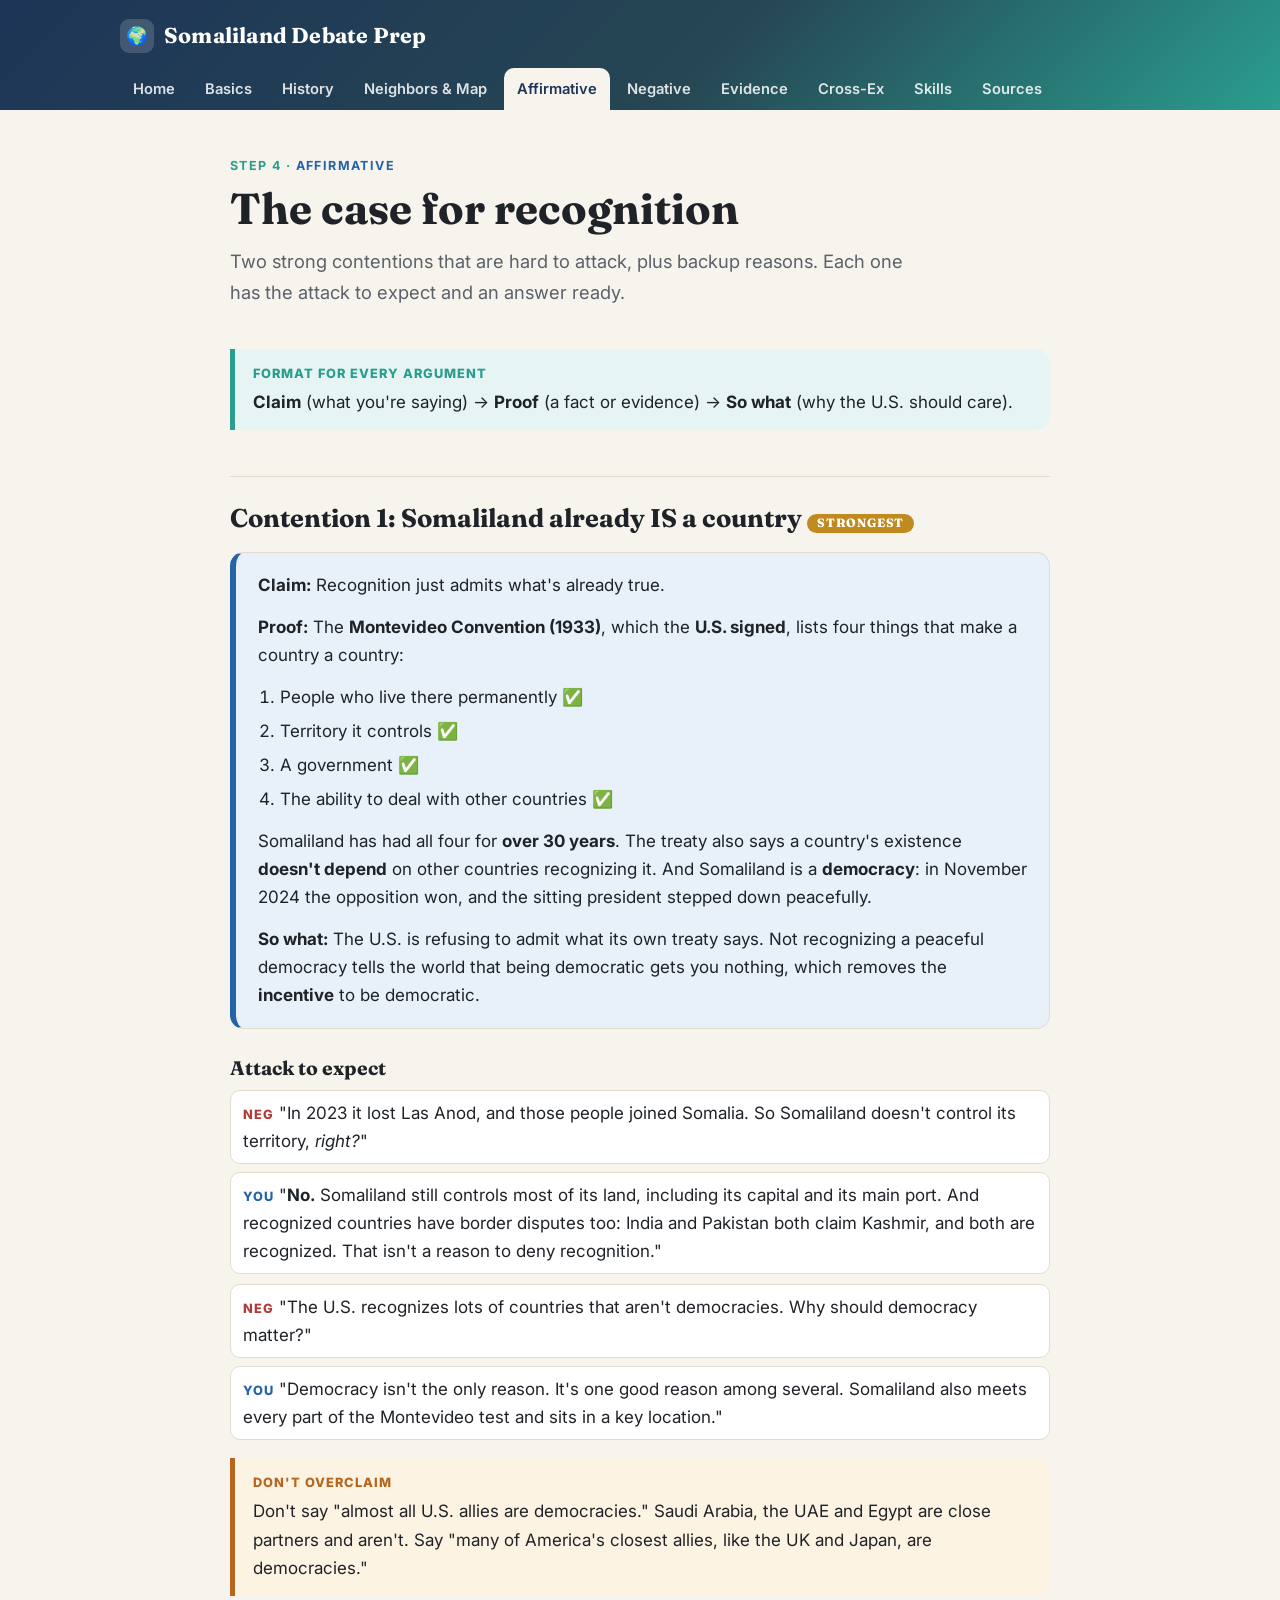
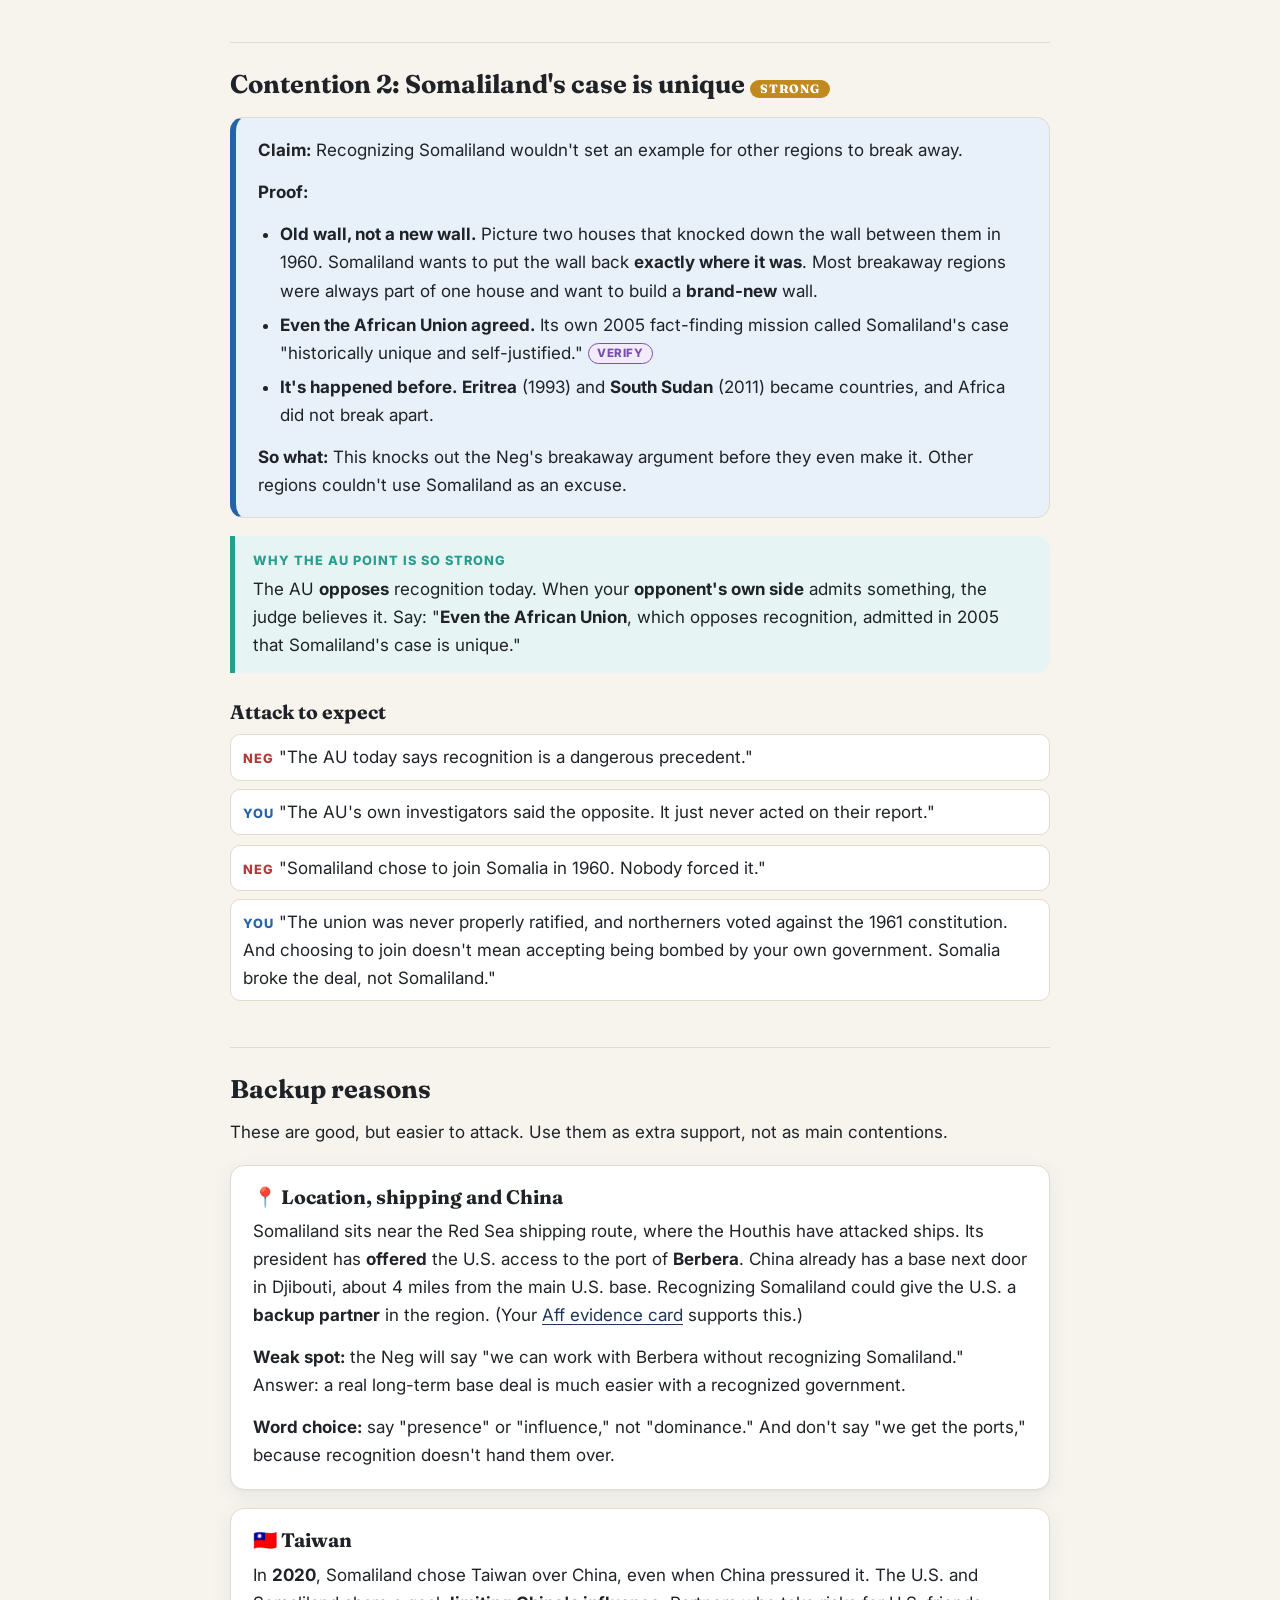
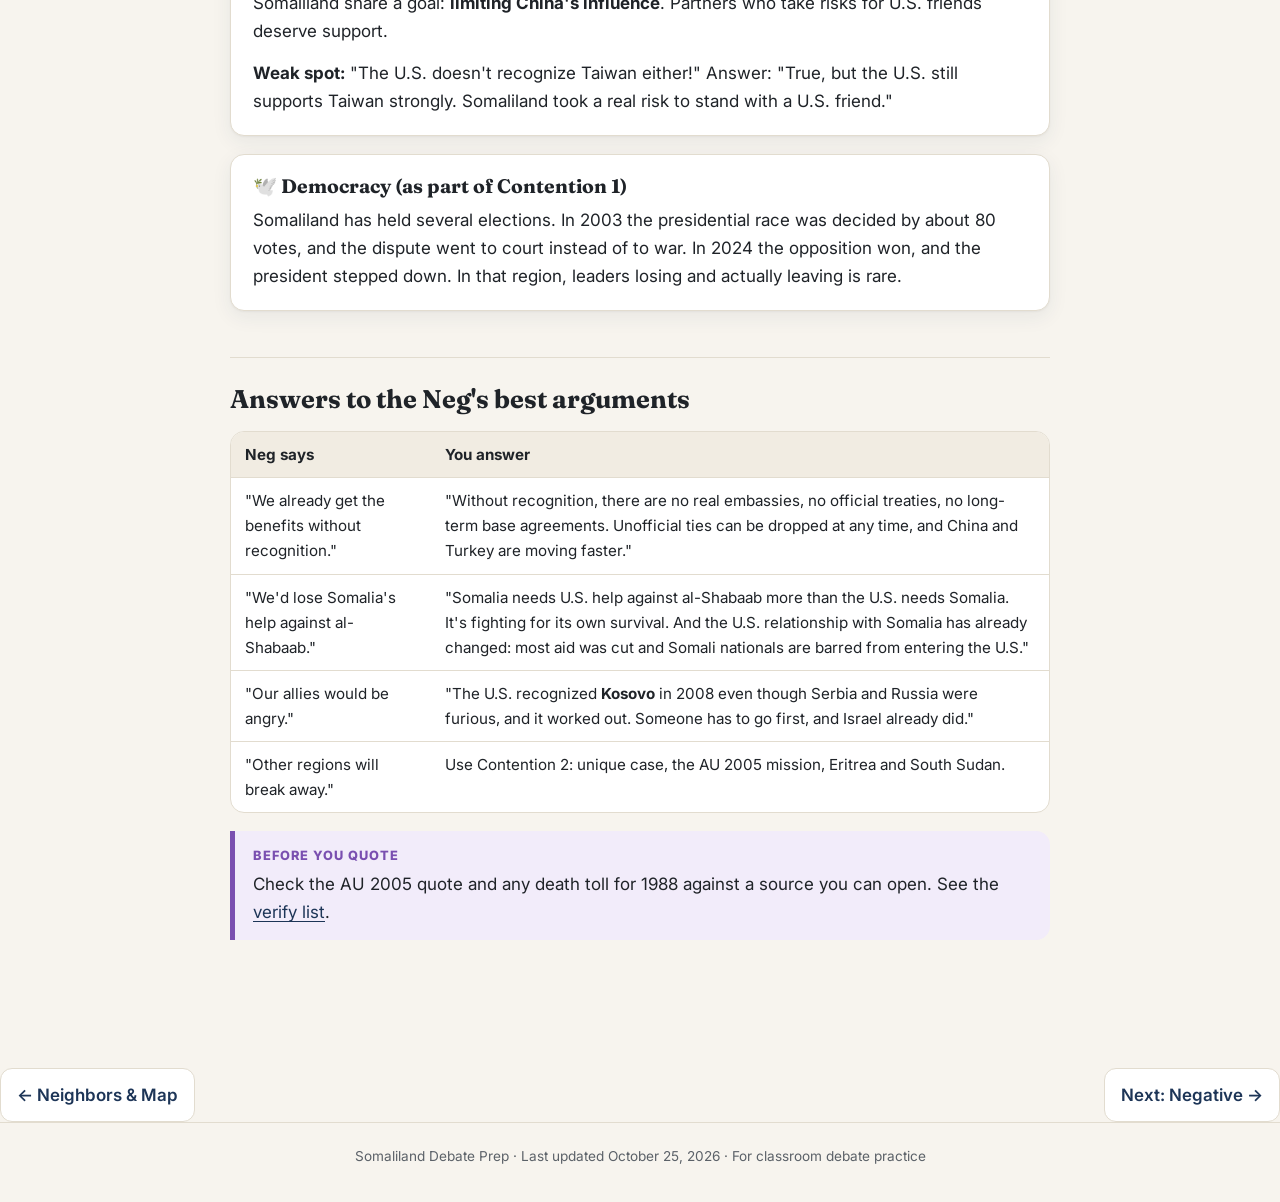
==== affirmative.html @ 2c1a6a26 "Add Somaliland debate prep site Static HTML site for GitHub Pages: basics, history timeline, neighbo" ====
<!doctype html>
<html lang="en">
<head>
<!-- HEAD:START -->
<meta charset="utf-8">
<meta name="viewport" content="width=device-width, initial-scale=1">
<link rel="preconnect" href="https://fonts.googleapis.com">
<link rel="preconnect" href="https://fonts.gstatic.com" crossorigin>
<link href="https://fonts.googleapis.com/css2?family=Fraunces:opsz,wght@9..144,600;9..144,700&family=Inter:wght@400;600;700;800&display=swap" rel="stylesheet">
<link rel="stylesheet" href="assets/style.css">
<link rel="icon" href="data:image/svg+xml,<svg xmlns='http://www.w3.org/2000/svg' viewBox='0 0 100 100'><text y='.9em' font-size='90'>🌍</text></svg>">
<!-- HEAD:END -->
<title>Affirmative · Somaliland Debate Prep</title>
<meta name="description" content="Affirmative arguments for U.S. recognition of Somaliland, with the attacks to expect and how to answer them.">
</head>
<body>
<!-- HEADER:START -->
<header class="site-header">
  <div class="inner">
    <a class="brand" href="index.html"><span class="logo">🌍</span> Somaliland Debate Prep</a>
    <nav class="site-nav" aria-label="Main">
      <a href="index.html">Home</a>
      <a href="basics.html">Basics</a>
      <a href="history.html">History</a>
      <a href="neighbors.html">Neighbors &amp; Map</a>
      <a href="affirmative.html" aria-current="page">Affirmative</a>
      <a href="negative.html">Negative</a>
      <a href="evidence.html">Evidence</a>
      <a href="cross-ex.html">Cross-Ex</a>
      <a href="skills.html">Skills</a>
      <a href="sources.html">Sources</a>
    </nav>
  </div>
</header>
<!-- HEADER:END -->

<main>
  <section class="hero">
    <span class="eyebrow">Step 4 · <span style="color:var(--aff)">Affirmative</span></span>
    <h1>The case for recognition</h1>
    <p class="lead">Two strong contentions that are hard to attack, plus backup reasons. Each one has the attack to expect and an answer ready.</p>
  </section>

  <div class="callout tip"><span class="label">Format for every argument</span><strong>Claim</strong> (what you're saying) → <strong>Proof</strong> (a fact or evidence) → <strong>So what</strong> (why the U.S. should care).</div>

  <h2 id="contention-1">Contention 1: Somaliland already IS a country <span class="pill star">Strongest</span></h2>
  <div class="side aff">
    <p><strong>Claim:</strong> Recognition just admits what's already true.</p>
    <p><strong>Proof:</strong> The <strong>Montevideo Convention (1933)</strong>, which the <strong>U.S. signed</strong>, lists four things that make a country a country:</p>
    <ol>
      <li>People who live there permanently ✅</li>
      <li>Territory it controls ✅</li>
      <li>A government ✅</li>
      <li>The ability to deal with other countries ✅</li>
    </ol>
    <p>Somaliland has had all four for <strong>over 30 years</strong>. The treaty also says a country's existence <strong>doesn't depend</strong> on other countries recognizing it. And Somaliland is a <strong>democracy</strong>: in November 2024 the opposition won, and the sitting president stepped down peacefully.</p>
    <p><strong>So what:</strong> The U.S. is refusing to admit what its own treaty says. Not recognizing a peaceful democracy tells the world that being democratic gets you nothing, which removes the <strong>incentive</strong> to be democratic.</p>
  </div>
  <h3>Attack to expect</h3>
  <ul class="exchange">
    <li><span class="who" style="color:var(--neg)">Neg</span>"In 2023 it lost Las Anod, and those people joined Somalia. So Somaliland doesn't control its territory, <em>right?</em>"</li>
    <li><span class="who" style="color:var(--aff)">You</span>"<strong>No.</strong> Somaliland still controls most of its land, including its capital and its main port. And recognized countries have border disputes too: India and Pakistan both claim Kashmir, and both are recognized. That isn't a reason to deny recognition."</li>
  </ul>
  <ul class="exchange">
    <li><span class="who" style="color:var(--neg)">Neg</span>"The U.S. recognizes lots of countries that aren't democracies. Why should democracy matter?"</li>
    <li><span class="who" style="color:var(--aff)">You</span>"Democracy isn't the only reason. It's one good reason among several. Somaliland also meets every part of the Montevideo test and sits in a key location."</li>
  </ul>
  <div class="callout warn"><span class="label">Don't overclaim</span>Don't say "almost all U.S. allies are democracies." Saudi Arabia, the UAE and Egypt are close partners and aren't. Say "many of America's closest allies, like the UK and Japan, are democracies."</div>

  <h2 id="contention-2">Contention 2: Somaliland's case is unique <span class="pill star">Strong</span></h2>
  <div class="side aff">
    <p><strong>Claim:</strong> Recognizing Somaliland wouldn't set an example for other regions to break away.</p>
    <p><strong>Proof:</strong></p>
    <ul>
      <li><strong>Old wall, not a new wall.</strong> Picture two houses that knocked down the wall between them in 1960. Somaliland wants to put the wall back <strong>exactly where it was</strong>. Most breakaway regions were always part of one house and want to build a <strong>brand-new</strong> wall.</li>
      <li><strong>Even the African Union agreed.</strong> Its own 2005 fact-finding mission called Somaliland's case "historically unique and self-justified." <span class="verify-tag">verify</span></li>
      <li><strong>It's happened before.</strong> <strong>Eritrea</strong> (1993) and <strong>South Sudan</strong> (2011) became countries, and Africa did not break apart.</li>
    </ul>
    <p><strong>So what:</strong> This knocks out the Neg's breakaway argument before they even make it. Other regions couldn't use Somaliland as an excuse.</p>
  </div>
  <div class="callout tip"><span class="label">Why the AU point is so strong</span>The AU <strong>opposes</strong> recognition today. When your <strong>opponent's own side</strong> admits something, the judge believes it. Say: "<strong>Even the African Union</strong>, which opposes recognition, admitted in 2005 that Somaliland's case is unique."</div>
  <h3>Attack to expect</h3>
  <ul class="exchange">
    <li><span class="who" style="color:var(--neg)">Neg</span>"The AU today says recognition is a dangerous precedent."</li>
    <li><span class="who" style="color:var(--aff)">You</span>"The AU's own investigators said the opposite. It just never acted on their report."</li>
  </ul>
  <ul class="exchange">
    <li><span class="who" style="color:var(--neg)">Neg</span>"Somaliland chose to join Somalia in 1960. Nobody forced it."</li>
    <li><span class="who" style="color:var(--aff)">You</span>"The union was never properly ratified, and northerners voted against the 1961 constitution. And choosing to join doesn't mean accepting being bombed by your own government. Somalia broke the deal, not Somaliland."</li>
  </ul>

  <h2 id="backup">Backup reasons</h2>
  <p>These are good, but easier to attack. Use them as extra support, not as main contentions.</p>

  <div class="card">
    <h3 style="margin-top:0">📍 Location, shipping and China</h3>
    <p>Somaliland sits near the Red Sea shipping route, where the Houthis have attacked ships. Its president has <strong>offered</strong> the U.S. access to the port of <strong>Berbera</strong>. China already has a base next door in Djibouti, about 4 miles from the main U.S. base. Recognizing Somaliland could give the U.S. a <strong>backup partner</strong> in the region. (Your <a href="evidence.html#aff-card">Aff evidence card</a> supports this.)</p>
    <p><strong>Weak spot:</strong> the Neg will say "we can work with Berbera without recognizing Somaliland." Answer: a real long-term base deal is much easier with a recognized government.</p>
    <p style="margin:0"><strong>Word choice:</strong> say "presence" or "influence," not "dominance." And don't say "we get the ports," because recognition doesn't hand them over.</p>
  </div>

  <div class="card">
    <h3 style="margin-top:0">🇹🇼 Taiwan</h3>
    <p>In <strong>2020</strong>, Somaliland chose Taiwan over China, even when China pressured it. The U.S. and Somaliland share a goal: <strong>limiting China's influence</strong>. Partners who take risks for U.S. friends deserve support.</p>
    <p style="margin:0"><strong>Weak spot:</strong> "The U.S. doesn't recognize Taiwan either!" Answer: "True, but the U.S. still supports Taiwan strongly. Somaliland took a real risk to stand with a U.S. friend."</p>
  </div>

  <div class="card">
    <h3 style="margin-top:0">🕊️ Democracy (as part of Contention 1)</h3>
    <p style="margin:0">Somaliland has held several elections. In 2003 the presidential race was decided by about 80 votes, and the dispute went to court instead of to war. In 2024 the opposition won, and the president stepped down. In that region, leaders losing and actually leaving is rare.</p>
  </div>

  <h2 id="against-neg">Answers to the Neg's best arguments</h2>
  <div class="table-wrap"><table>
    <tr><th>Neg says</th><th>You answer</th></tr>
    <tr><td>"We already get the benefits without recognition."</td><td>"Without recognition, there are no real embassies, no official treaties, no long-term base agreements. Unofficial ties can be dropped at any time, and China and Turkey are moving faster."</td></tr>
    <tr><td>"We'd lose Somalia's help against al-Shabaab."</td><td>"Somalia needs U.S. help against al-Shabaab more than the U.S. needs Somalia. It's fighting for its own survival. And the U.S. relationship with Somalia has already changed: most aid was cut and Somali nationals are barred from entering the U.S."</td></tr>
    <tr><td>"Our allies would be angry."</td><td>"The U.S. recognized <strong>Kosovo</strong> in 2008 even though Serbia and Russia were furious, and it worked out. Someone has to go first, and Israel already did."</td></tr>
    <tr><td>"Other regions will break away."</td><td>Use Contention 2: unique case, the AU 2005 mission, Eritrea and South Sudan.</td></tr>
  </table></div>

  <div class="callout verify"><span class="label">Before you quote</span>Check the AU 2005 quote and any death toll for 1988 against a source you can open. See the <a href="sources.html#verify">verify list</a>.</div>
</main>

<!-- FOOTER:START -->
<nav class="pager" aria-label="Pages">
  <a href="neighbors.html">← Neighbors &amp; Map</a>
  <a href="negative.html">Next: Negative →</a>
</nav>
<footer class="site-footer">
  Somaliland Debate Prep · Last updated October 25, 2026 · For classroom debate practice
</footer>
<!-- FOOTER:END -->
</body>
</html>
---- assets/style.css ----
/* Somaliland Debate Prep — shared stylesheet (static, GitHub Pages friendly) */

:root {
  --bg: #f7f4ee;
  --surface: #ffffff;
  --surface-2: #f1ece2;
  --text: #1f2328;
  --muted: #5b6168;
  --border: #e2dccf;
  --brand: #1d3557;
  --brand-2: #2a9d8f;
  --accent: #e9c46a;
  --aff: #2563a8;
  --aff-bg: #e8f0fa;
  --neg: #b23a3a;
  --neg-bg: #fbeaea;
  --tip: #2a9d8f;
  --tip-bg: #e6f5f3;
  --warn: #b5651d;
  --warn-bg: #fdf3e3;
  --verify: #7a4fb0;
  --verify-bg: #f2ecfa;
  --mark: #fff2a8;
  --radius: 14px;
  --shadow: 0 1px 2px rgba(0,0,0,.04), 0 6px 20px rgba(29,53,87,.07);
  --serif: "Fraunces", Georgia, "Times New Roman", serif;
  --sans: "Inter", -apple-system, BlinkMacSystemFont, "Segoe UI", Helvetica, Arial, sans-serif;
}

@media (prefers-color-scheme: dark) {
  :root:not([data-theme="light"]) {
    --bg: #12161c;
    --surface: #1a2028;
    --surface-2: #222a34;
    --text: #e8eaed;
    --muted: #a3abb5;
    --border: #2e3742;
    --brand: #9cc3ff;
    --brand-2: #5cc8ba;
    --aff: #8ab8ee;
    --aff-bg: #1b2a3d;
    --neg: #f08f8f;
    --neg-bg: #3a2022;
    --tip: #5cc8ba;
    --tip-bg: #17302d;
    --warn: #f0b36a;
    --warn-bg: #352816;
    --verify: #c3a3ef;
    --verify-bg: #2a2238;
    --mark: #5c5216;
    --shadow: none;
  }
}

* { box-sizing: border-box; }
html { -webkit-text-size-adjust: 100%; }
body {
  margin: 0;
  background: var(--bg);
  color: var(--text);
  font-family: var(--sans);
  font-size: 17px;
  line-height: 1.65;
}
img, svg { max-width: 100%; height: auto; }
a { color: var(--brand); text-underline-offset: 3px; }
a:hover { color: var(--brand-2); }

/* ---------- Header & nav ---------- */
.site-header {
  background: linear-gradient(135deg, #1d3557 0%, #264653 55%, #2a9d8f 100%);
  color: #fff;
}
.site-header .inner {
  max-width: 1080px; margin: 0 auto; padding: 18px 20px 0;
}
.brand {
  display: flex; align-items: center; gap: 10px;
  color: #fff; text-decoration: none; font-family: var(--serif);
  font-size: 1.35rem; font-weight: 700; letter-spacing: .2px;
}
.brand:hover { color: #fff; }
.brand .logo {
  width: 34px; height: 34px; border-radius: 9px; display: grid; place-items: center;
  background: rgba(255,255,255,.16); font-size: 1.1rem;
}
.site-nav {
  display: flex; gap: 4px; overflow-x: auto; padding: 14px 0 0; scrollbar-width: none;
}
.site-nav::-webkit-scrollbar { display: none; }
.site-nav a {
  color: rgba(255,255,255,.85); text-decoration: none; white-space: nowrap;
  padding: 9px 13px; border-radius: 10px 10px 0 0; font-size: .92rem; font-weight: 600;
}
.site-nav a:hover { color: #fff; background: rgba(255,255,255,.1); }
.site-nav a[aria-current="page"] { background: var(--bg); color: var(--brand); }

/* ---------- Layout ---------- */
main { max-width: 860px; margin: 0 auto; padding: 34px 20px 60px; }
.hero { padding: 6px 0 10px; }
.eyebrow {
  display: inline-block; font-size: .78rem; font-weight: 700; letter-spacing: 1.4px;
  text-transform: uppercase; color: var(--brand-2); margin-bottom: 6px;
}
h1, h2, h3 { font-family: var(--serif); line-height: 1.2; color: var(--text); }
h1 { font-size: clamp(2rem, 5vw, 2.7rem); margin: 0 0 12px; }
h2 { font-size: 1.6rem; margin: 46px 0 14px; padding-top: 6px; border-top: 1px solid var(--border); padding-top: 26px; }
h3 { font-size: 1.22rem; margin: 28px 0 8px; }
.lead { font-size: 1.15rem; color: var(--muted); max-width: 680px; }
p { margin: 0 0 14px; }
ul, ol { padding-left: 1.3em; margin: 0 0 14px; }
li { margin-bottom: 6px; }
strong { font-weight: 700; }
hr { border: 0; border-top: 1px solid var(--border); margin: 36px 0; }

/* ---------- Components ---------- */
.card {
  background: var(--surface); border: 1px solid var(--border); border-radius: var(--radius);
  padding: 20px 22px; box-shadow: var(--shadow); margin: 18px 0;
}
.grid { display: grid; gap: 16px; grid-template-columns: repeat(auto-fit, minmax(240px, 1fr)); margin: 20px 0; }
.tile {
  display: block; text-decoration: none; color: var(--text);
  background: var(--surface); border: 1px solid var(--border); border-radius: var(--radius);
  padding: 18px 20px; box-shadow: var(--shadow); transition: transform .15s ease, border-color .15s ease;
}
.tile:hover { transform: translateY(-2px); border-color: var(--brand-2); color: var(--text); }
.tile .icon { font-size: 1.5rem; }
.tile h3 { margin: 8px 0 4px; font-size: 1.1rem; }
.tile p { margin: 0; color: var(--muted); font-size: .93rem; }

.callout {
  border-left: 5px solid var(--tip); background: var(--tip-bg);
  border-radius: 0 var(--radius) var(--radius) 0; padding: 14px 18px; margin: 18px 0;
}
.callout > :last-child { margin-bottom: 0; }
.callout .label { font-weight: 800; font-size: .8rem; letter-spacing: 1px; text-transform: uppercase; display: block; margin-bottom: 4px; }
.callout.tip { border-color: var(--tip); background: var(--tip-bg); }
.callout.tip .label { color: var(--tip); }
.callout.warn { border-color: var(--warn); background: var(--warn-bg); }
.callout.warn .label { color: var(--warn); }
.callout.verify { border-color: var(--verify); background: var(--verify-bg); }
.callout.verify .label { color: var(--verify); }

.verify-tag {
  display: inline-block; font-size: .72rem; font-weight: 800; letter-spacing: .6px; text-transform: uppercase;
  color: var(--verify); background: var(--verify-bg); border: 1px solid currentColor;
  border-radius: 999px; padding: 0 8px; vertical-align: 2px; white-space: nowrap;
}

.side { border-radius: var(--radius); padding: 18px 22px; margin: 18px 0; border: 1px solid var(--border); }
.side.aff { background: var(--aff-bg); border-left: 6px solid var(--aff); }
.side.neg { background: var(--neg-bg); border-left: 6px solid var(--neg); }
.side h3 { margin-top: 0; }
.side > :last-child { margin-bottom: 0; }
.pill { display: inline-block; font-size: .75rem; font-weight: 800; letter-spacing: .8px; text-transform: uppercase; padding: 2px 10px; border-radius: 999px; color: #fff; }
.pill.aff { background: var(--aff); }
.pill.neg { background: var(--neg); }
.pill.star { background: #c08a1e; }

.exchange { margin: 10px 0 0; padding: 0; list-style: none; }
.exchange li { padding: 8px 12px; border-radius: 10px; margin-bottom: 8px; background: var(--surface); border: 1px solid var(--border); }
.exchange .who { font-weight: 800; font-size: .8rem; text-transform: uppercase; letter-spacing: .8px; margin-right: 6px; }

blockquote {
  margin: 14px 0; padding: 12px 18px; border-left: 4px solid var(--accent);
  background: var(--surface); border-radius: 0 10px 10px 0; font-style: italic;
}
blockquote > :last-child { margin-bottom: 0; }
mark { background: var(--mark); color: inherit; padding: 0 2px; border-radius: 3px; font-weight: 600; }

/* Evidence card */
.evidence { background: var(--surface); border: 1px solid var(--border); border-radius: var(--radius); box-shadow: var(--shadow); margin: 20px 0; overflow: hidden; }
.evidence .ev-head { padding: 12px 20px; color: #fff; font-weight: 700; display: flex; justify-content: space-between; gap: 10px; flex-wrap: wrap; }
.evidence.aff .ev-head { background: var(--aff); }
.evidence.neg .ev-head { background: var(--neg); }
.evidence .ev-body { padding: 18px 22px; }
.evidence .tag { font-weight: 800; font-size: 1.05rem; margin-bottom: 8px; }
.evidence .cite { font-size: .9rem; color: var(--muted); margin-bottom: 12px; }
.evidence .text { font-family: var(--serif); font-size: 1rem; line-height: 1.7; border-top: 1px dashed var(--border); padding-top: 12px; }

/* Tables */
.table-wrap { overflow-x: auto; margin: 16px 0; border-radius: var(--radius); border: 1px solid var(--border); background: var(--surface); }
table { border-collapse: collapse; width: 100%; font-size: .95rem; }
th, td { text-align: left; padding: 10px 14px; border-bottom: 1px solid var(--border); vertical-align: top; }
th { background: var(--surface-2); font-weight: 700; }
tr:last-child td { border-bottom: 0; }

/* Timeline */
.timeline { list-style: none; padding: 0; margin: 20px 0; position: relative; }
.timeline::before { content: ""; position: absolute; left: 92px; top: 6px; bottom: 6px; width: 3px; background: var(--border); border-radius: 3px; }
.timeline li { display: grid; grid-template-columns: 80px 1fr; gap: 28px; margin-bottom: 18px; position: relative; }
.timeline li::before { content: ""; position: absolute; left: 86px; top: 7px; width: 15px; height: 15px; border-radius: 50%; background: var(--brand-2); border: 3px solid var(--bg); }
.timeline .when { font-weight: 800; font-family: var(--serif); color: var(--brand); text-align: right; }
.timeline .what h3 { margin: 0 0 4px; font-size: 1.08rem; }
.timeline .what p { margin: 0 0 6px; }

/* Map */
figure.map { margin: 20px 0; background: var(--surface); border: 1px solid var(--border); border-radius: var(--radius); padding: 12px; box-shadow: var(--shadow); }
figure.map img { display: block; width: 100%; border-radius: 8px; }
figure.map figcaption { font-size: .88rem; color: var(--muted); padding: 8px 4px 0; }

/* Practice questions */
details.practice { background: var(--surface); border: 1px solid var(--border); border-radius: var(--radius); margin: 12px 0; box-shadow: var(--shadow); }
details.practice summary { cursor: pointer; padding: 14px 18px; font-weight: 700; list-style: none; display: flex; gap: 10px; }
details.practice summary::-webkit-details-marker { display: none; }
details.practice summary::before { content: "▸"; color: var(--brand-2); transition: transform .15s; }
details.practice[open] summary::before { transform: rotate(90deg); }
details.practice .answer { padding: 0 18px 16px 38px; }
details.practice .answer > :last-child { margin-bottom: 0; }

.checklist { list-style: none; padding-left: 0; }
.checklist li::before { content: "☐ "; color: var(--brand-2); font-weight: 700; }

/* Page footer nav */
.pager { display: flex; justify-content: space-between; gap: 12px; margin-top: 50px; flex-wrap: wrap; }
.pager a { text-decoration: none; padding: 12px 16px; border: 1px solid var(--border); border-radius: 12px; background: var(--surface); font-weight: 600; }
.site-footer { border-top: 1px solid var(--border); color: var(--muted); font-size: .85rem; text-align: center; padding: 22px 20px 34px; }

/* ---------- Mobile ---------- */
@media (max-width: 600px) {
  body { font-size: 16px; }
  main { padding: 24px 16px 48px; }
  .timeline::before { left: 10px; }
  .timeline li { grid-template-columns: 1fr; gap: 2px; padding-left: 34px; }
  .timeline li::before { left: 4px; }
  .timeline .when { text-align: left; }
}

/* ---------- Print (Letter) ---------- */
@page { size: letter; margin: 0.6in; }
@media print {
  :root { --bg: #fff; --surface: #fff; --shadow: none; }
  body { font-size: 11.5pt; background: #fff; color: #000; }
  .site-header, .site-nav, .pager, .site-footer, .no-print { display: none !important; }
  main { max-width: none; padding: 0; }
  h2 { break-after: avoid; }
  .card, .side, .evidence, .callout, figure.map, .timeline li, details.practice { break-inside: avoid; }
  details.practice .answer { display: block !important; }
  a { color: #000; text-decoration: none; }
  .tile:hover { transform: none; }
}
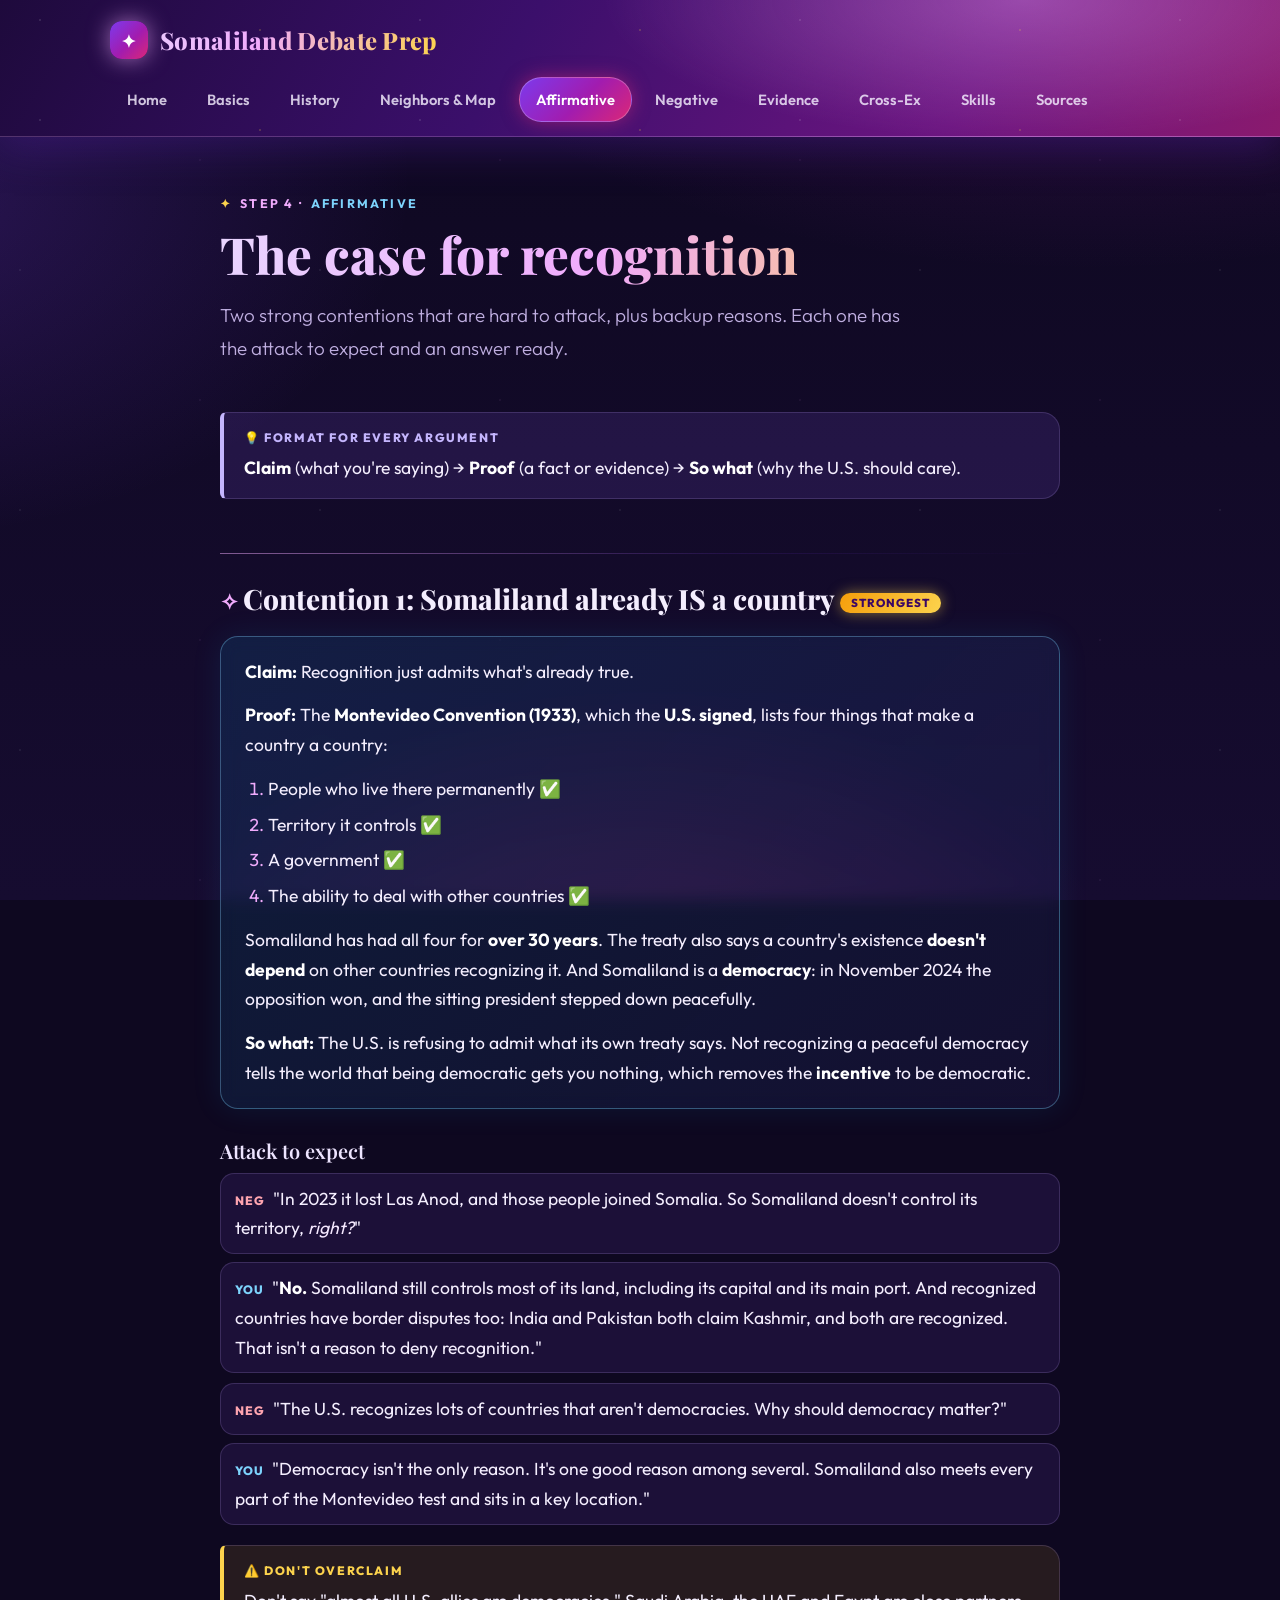
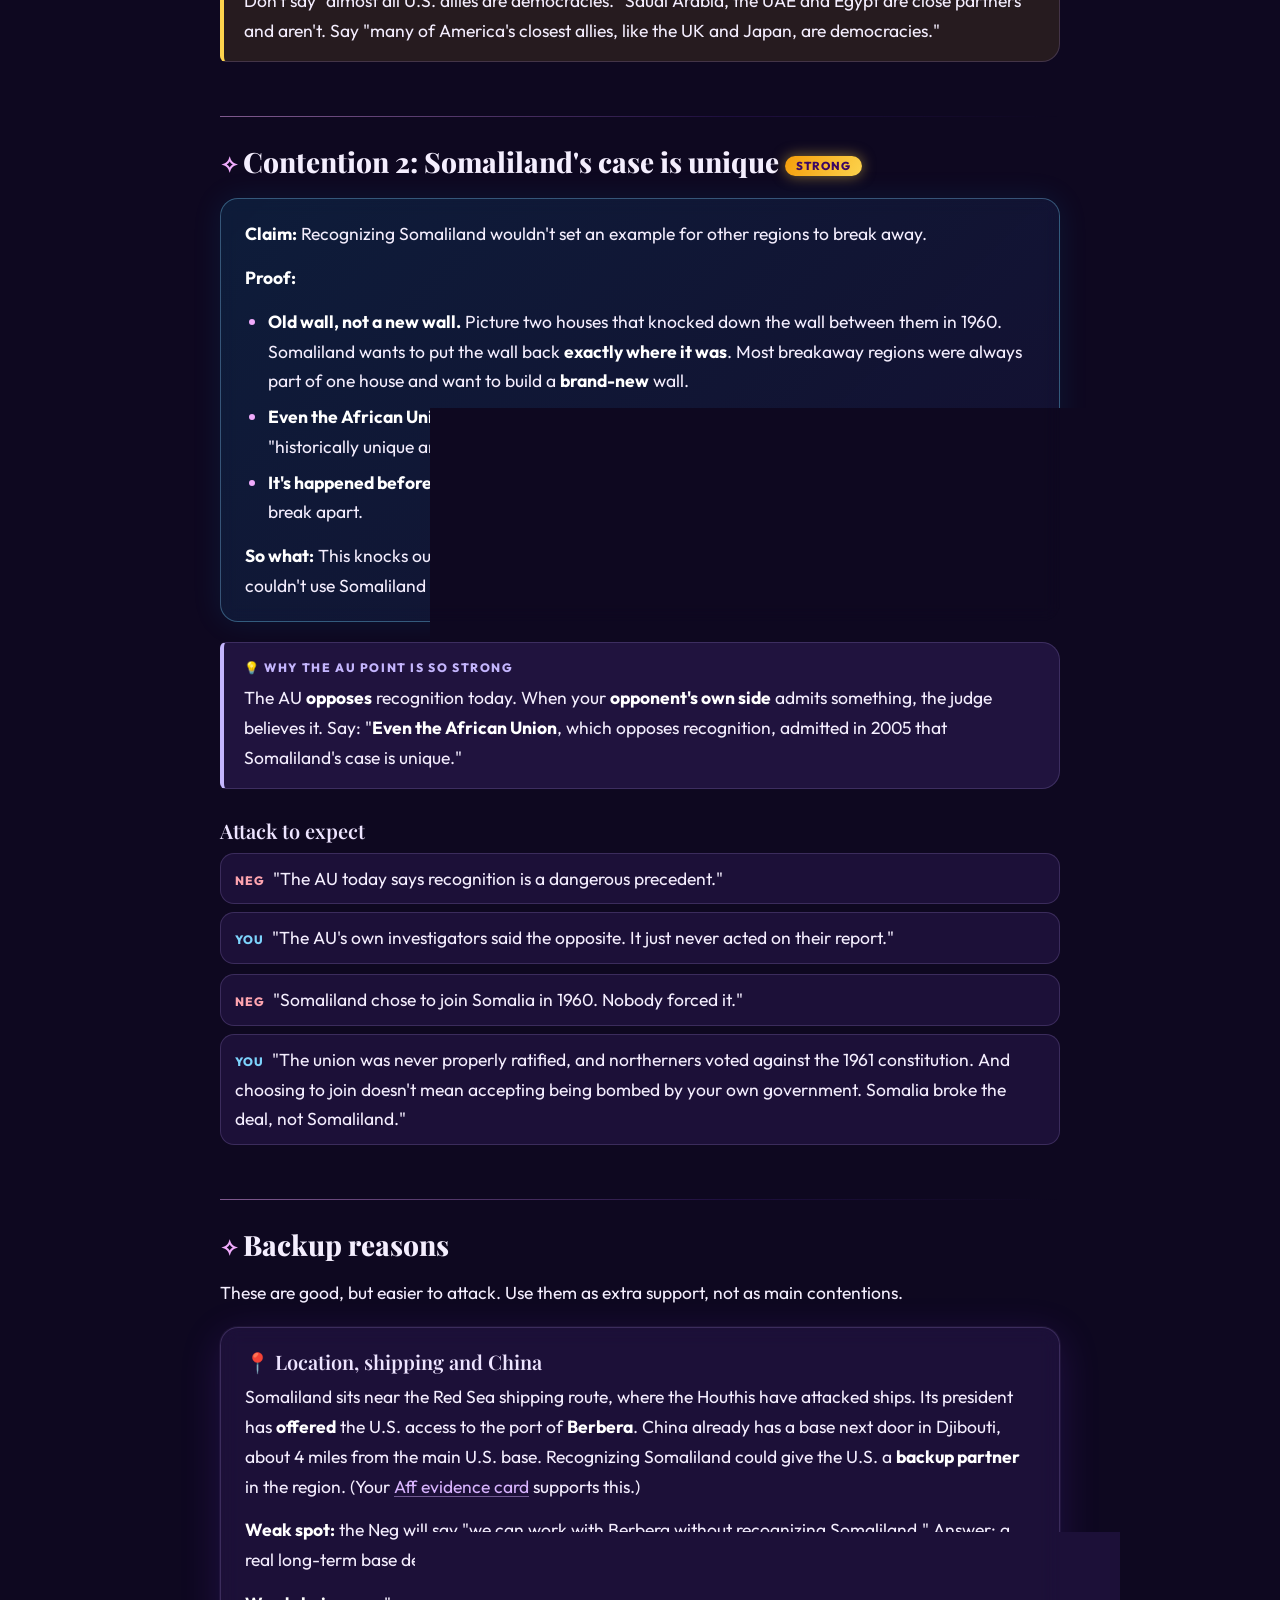
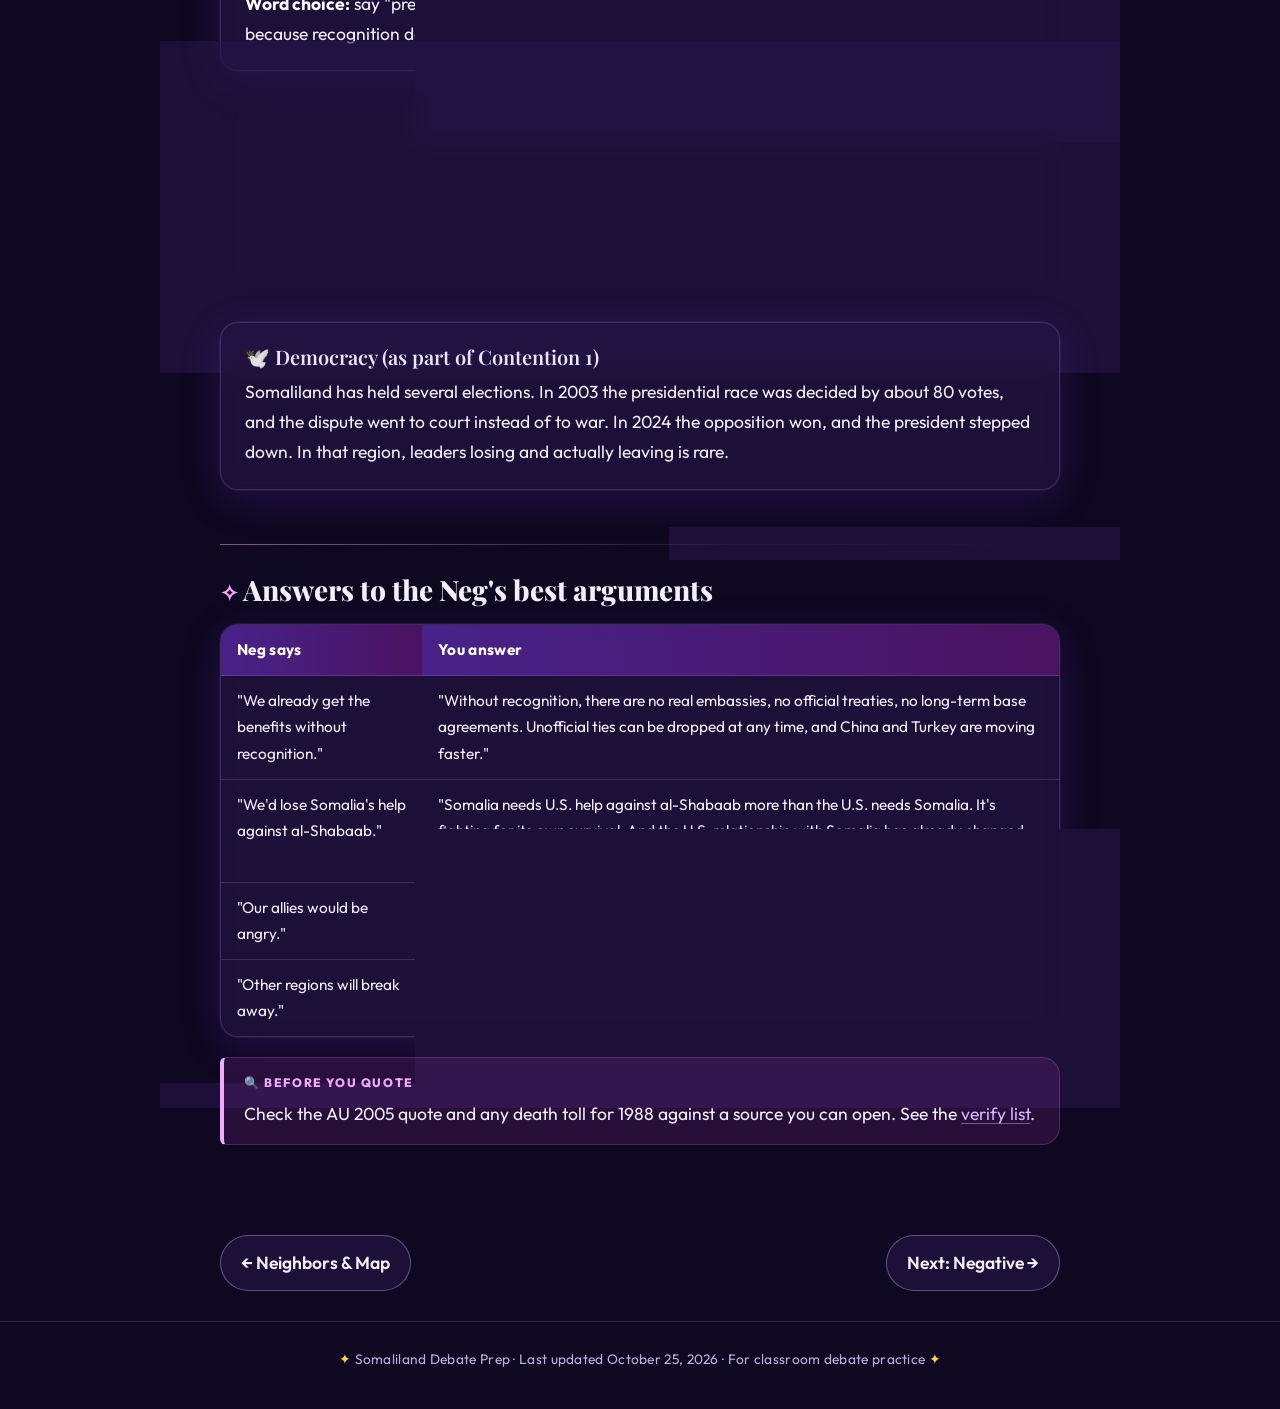
==== commit cc199ecf: "Restyle site in dark purple and make it iPad-friendly Midnight Amethyst theme: glass cards, gradient" ====
--- a/affirmative.html
+++ b/affirmative.html
@@ -4,11 +4,12 @@
 <!-- HEAD:START -->
 <meta charset="utf-8">
 <meta name="viewport" content="width=device-width, initial-scale=1">
+<meta name="theme-color" content="#1a0b33">
 <link rel="preconnect" href="https://fonts.googleapis.com">
 <link rel="preconnect" href="https://fonts.gstatic.com" crossorigin>
-<link href="https://fonts.googleapis.com/css2?family=Fraunces:opsz,wght@9..144,600;9..144,700&family=Inter:wght@400;600;700;800&display=swap" rel="stylesheet">
+<link href="https://fonts.googleapis.com/css2?family=Playfair+Display:ital,wght@0,600;0,800;1,600&family=Outfit:wght@300;400;600;700;800&display=swap" rel="stylesheet">
 <link rel="stylesheet" href="assets/style.css">
-<link rel="icon" href="data:image/svg+xml,<svg xmlns='http://www.w3.org/2000/svg' viewBox='0 0 100 100'><text y='.9em' font-size='90'>🌍</text></svg>">
+<link rel="icon" href="data:image/svg+xml,<svg xmlns='http://www.w3.org/2000/svg' viewBox='0 0 100 100'><text y='.9em' font-size='90'>💜</text></svg>">
 <!-- HEAD:END -->
 <title>Affirmative · Somaliland Debate Prep</title>
 <meta name="description" content="Affirmative arguments for U.S. recognition of Somaliland, with the attacks to expect and how to answer them.">
@@ -17,7 +18,7 @@
 <!-- HEADER:START -->
 <header class="site-header">
   <div class="inner">
-    <a class="brand" href="index.html"><span class="logo">🌍</span> Somaliland Debate Prep</a>
+    <a class="brand" href="index.html"><span class="logo">✦</span> Somaliland Debate Prep</a>
     <nav class="site-nav" aria-label="Main">
       <a href="index.html">Home</a>
       <a href="basics.html">Basics</a>
--- a/assets/style.css
+++ b/assets/style.css
@@ -1,242 +1,371 @@
-/* Somaliland Debate Prep — shared stylesheet (static, GitHub Pages friendly) */
+/* Somaliland Debate Prep — "Midnight Amethyst" theme (static, GitHub Pages friendly) */
 
 :root {
-  --bg: #f7f4ee;
-  --surface: #ffffff;
-  --surface-2: #f1ece2;
-  --text: #1f2328;
-  --muted: #5b6168;
-  --border: #e2dccf;
-  --brand: #1d3557;
-  --brand-2: #2a9d8f;
-  --accent: #e9c46a;
-  --aff: #2563a8;
-  --aff-bg: #e8f0fa;
-  --neg: #b23a3a;
-  --neg-bg: #fbeaea;
-  --tip: #2a9d8f;
-  --tip-bg: #e6f5f3;
-  --warn: #b5651d;
-  --warn-bg: #fdf3e3;
-  --verify: #7a4fb0;
-  --verify-bg: #f2ecfa;
-  --mark: #fff2a8;
-  --radius: 14px;
-  --shadow: 0 1px 2px rgba(0,0,0,.04), 0 6px 20px rgba(29,53,87,.07);
-  --serif: "Fraunces", Georgia, "Times New Roman", serif;
-  --sans: "Inter", -apple-system, BlinkMacSystemFont, "Segoe UI", Helvetica, Arial, sans-serif;
-}
-
-@media (prefers-color-scheme: dark) {
-  :root:not([data-theme="light"]) {
-    --bg: #12161c;
-    --surface: #1a2028;
-    --surface-2: #222a34;
-    --text: #e8eaed;
-    --muted: #a3abb5;
-    --border: #2e3742;
-    --brand: #9cc3ff;
-    --brand-2: #5cc8ba;
-    --aff: #8ab8ee;
-    --aff-bg: #1b2a3d;
-    --neg: #f08f8f;
-    --neg-bg: #3a2022;
-    --tip: #5cc8ba;
-    --tip-bg: #17302d;
-    --warn: #f0b36a;
-    --warn-bg: #352816;
-    --verify: #c3a3ef;
-    --verify-bg: #2a2238;
-    --mark: #5c5216;
-    --shadow: none;
-  }
+  color-scheme: dark;
+  --bg: #0e0820;
+  --bg-2: #160c30;
+  --surface: rgba(38, 22, 72, .62);
+  --surface-solid: #1d1238;
+  --surface-2: rgba(88, 52, 160, .28);
+  --text: #f4eefe;
+  --muted: #bfaee0;
+  --border: rgba(200, 170, 255, .18);
+  --border-strong: rgba(214, 188, 255, .38);
+  --brand: #d8b4fe;
+  --brand-2: #f0abfc;
+  --gold: #fcd34d;
+  --grad-title: linear-gradient(100deg, #e9d5ff 0%, #f0abfc 45%, #fcd34d 100%);
+  --grad-brand: linear-gradient(135deg, #7c3aed 0%, #a21caf 55%, #db2777 100%);
+  --aff: #7dd3fc;
+  --aff-bg: rgba(56, 189, 248, .10);
+  --aff-grad: linear-gradient(120deg, #0ea5e9 0%, #6366f1 100%);
+  --neg: #fda4af;
+  --neg-bg: rgba(244, 63, 94, .11);
+  --neg-grad: linear-gradient(120deg, #e11d48 0%, #9333ea 100%);
+  --tip: #c4b5fd;
+  --tip-bg: rgba(139, 92, 246, .14);
+  --warn: #fcd34d;
+  --warn-bg: rgba(251, 191, 36, .10);
+  --verify: #f0abfc;
+  --verify-bg: rgba(217, 70, 239, .13);
+  --mark: rgba(252, 211, 77, .26);
+  --radius: 18px;
+  --glow: 0 0 0 1px rgba(216,180,254,.06), 0 10px 40px rgba(124, 58, 237, .18);
+  --glow-strong: 0 0 0 1px rgba(240,171,252,.35), 0 14px 50px rgba(192, 38, 211, .35);
+  --serif: "Playfair Display", Georgia, "Times New Roman", serif;
+  --sans: "Outfit", -apple-system, BlinkMacSystemFont, "Segoe UI", Helvetica, Arial, sans-serif;
 }
 
 * { box-sizing: border-box; }
-html { -webkit-text-size-adjust: 100%; }
+html { -webkit-text-size-adjust: 100%; scroll-behavior: smooth; }
+::selection { background: #c026d3; color: #fff; }
+
 body {
   margin: 0;
-  background: var(--bg);
   color: var(--text);
   font-family: var(--sans);
-  font-size: 17px;
-  line-height: 1.65;
-}
+  font-size: 17.5px;
+  line-height: 1.7;
+  background-color: var(--bg);
+  min-height: 100vh;
+  -webkit-tap-highlight-color: rgba(240, 171, 252, .25);
+}
+/* glow layer (a fixed pseudo-element, because iPad Safari ignores background-attachment: fixed) */
+body::after {
+  content: ""; position: fixed; inset: 0; pointer-events: none; z-index: -2;
+  background-image:
+    radial-gradient(1200px 600px at 85% -10%, rgba(192, 38, 211, .22), transparent 60%),
+    radial-gradient(900px 600px at -10% 20%, rgba(124, 58, 237, .25), transparent 60%),
+    radial-gradient(800px 500px at 50% 110%, rgba(219, 39, 119, .14), transparent 60%),
+    linear-gradient(180deg, var(--bg) 0%, var(--bg-2) 100%);
+}
+/* faint starfield */
+body::before {
+  content: ""; position: fixed; inset: 0; pointer-events: none; z-index: -1;
+  background-image:
+    radial-gradient(1.5px 1.5px at 20px 30px, rgba(255,255,255,.55), transparent 60%),
+    radial-gradient(1px 1px at 120px 80px, rgba(255,255,255,.35), transparent 60%),
+    radial-gradient(1.5px 1.5px at 200px 160px, rgba(240,171,252,.5), transparent 60%),
+    radial-gradient(1px 1px at 60px 200px, rgba(255,255,255,.3), transparent 60%),
+    radial-gradient(1.2px 1.2px at 260px 40px, rgba(252,211,77,.45), transparent 60%);
+  background-size: 300px 240px;
+  opacity: .55;
+}
+
 img, svg { max-width: 100%; height: auto; }
-a { color: var(--brand); text-underline-offset: 3px; }
-a:hover { color: var(--brand-2); }
+a { color: var(--brand); text-underline-offset: 3px; text-decoration-color: rgba(216,180,254,.45); transition: color .15s; }
+a:hover { color: var(--brand-2); text-decoration-color: currentColor; }
 
 /* ---------- Header & nav ---------- */
 .site-header {
-  background: linear-gradient(135deg, #1d3557 0%, #264653 55%, #2a9d8f 100%);
-  color: #fff;
-}
-.site-header .inner {
-  max-width: 1080px; margin: 0 auto; padding: 18px 20px 0;
-}
+  position: relative;
+  background:
+    radial-gradient(600px 200px at 80% 0%, rgba(240,171,252,.35), transparent 70%),
+    linear-gradient(120deg, #1e0a3c 0%, #3b0f6b 40%, #6b1580 75%, #8a1a6e 100%);
+  border-bottom: 1px solid rgba(240,171,252,.25);
+  box-shadow: 0 10px 40px rgba(76, 29, 149, .45);
+  overflow: hidden;
+}
+.site-header::after {
+  content: ""; position: absolute; inset: 0; pointer-events: none;
+  background-image:
+    radial-gradient(1.5px 1.5px at 40px 20px, #fff, transparent 60%),
+    radial-gradient(1px 1px at 140px 60px, rgba(255,255,255,.8), transparent 60%),
+    radial-gradient(2px 2px at 260px 30px, rgba(252,211,77,.9), transparent 60%),
+    radial-gradient(1px 1px at 330px 75px, rgba(255,255,255,.7), transparent 60%);
+  background-size: 380px 100px;
+  opacity: .5;
+}
+.site-header .inner { position: relative; z-index: 1; max-width: 1100px; margin: 0 auto; padding: 20px 20px 0; }
 .brand {
-  display: flex; align-items: center; gap: 10px;
-  color: #fff; text-decoration: none; font-family: var(--serif);
-  font-size: 1.35rem; font-weight: 700; letter-spacing: .2px;
-}
-.brand:hover { color: #fff; }
+  display: inline-flex; align-items: center; gap: 12px; text-decoration: none;
+  font-family: var(--serif); font-size: 1.5rem; font-weight: 800; letter-spacing: .3px;
+  background: var(--grad-title); -webkit-background-clip: text; background-clip: text; color: transparent;
+}
+@media (hover: hover) { .brand:hover { color: transparent; filter: brightness(1.1); } }
 .brand .logo {
-  width: 34px; height: 34px; border-radius: 9px; display: grid; place-items: center;
-  background: rgba(255,255,255,.16); font-size: 1.1rem;
-}
-.site-nav {
-  display: flex; gap: 4px; overflow-x: auto; padding: 14px 0 0; scrollbar-width: none;
-}
-.site-nav::-webkit-scrollbar { display: none; }
+  width: 38px; height: 38px; border-radius: 12px; display: grid; place-items: center;
+  background: var(--grad-brand); color: #fff; -webkit-text-fill-color: #fff;
+  font-size: 1.15rem; box-shadow: 0 0 22px rgba(240,171,252,.6);
+}
+.site-nav { display: flex; flex-wrap: wrap; gap: 6px; padding: 16px 0 14px; }
 .site-nav a {
-  color: rgba(255,255,255,.85); text-decoration: none; white-space: nowrap;
-  padding: 9px 13px; border-radius: 10px 10px 0 0; font-size: .92rem; font-weight: 600;
-}
-.site-nav a:hover { color: #fff; background: rgba(255,255,255,.1); }
-.site-nav a[aria-current="page"] { background: var(--bg); color: var(--brand); }
+  color: rgba(244,238,254,.82); text-decoration: none; white-space: nowrap;
+  padding: 9px 16px; min-height: 42px; display: inline-flex; align-items: center;
+  border-radius: 999px; font-size: .92rem; font-weight: 600;
+  border: 1px solid transparent; transition: all .2s ease;
+}
+@media (hover: hover) { .site-nav a:hover { color: #fff; background: rgba(255,255,255,.08); border-color: rgba(240,171,252,.3); } }
+.site-nav a[aria-current="page"] {
+  color: #fff; background: var(--grad-brand); border-color: rgba(255,255,255,.25);
+  box-shadow: 0 0 18px rgba(219,39,119,.5);
+}
 
 /* ---------- Layout ---------- */
-main { max-width: 860px; margin: 0 auto; padding: 34px 20px 60px; }
-.hero { padding: 6px 0 10px; }
+main { max-width: 880px; margin: 0 auto; padding: 44px max(20px, env(safe-area-inset-right)) 70px max(20px, env(safe-area-inset-left)); }
+.hero { padding: 6px 0 14px; }
 .eyebrow {
-  display: inline-block; font-size: .78rem; font-weight: 700; letter-spacing: 1.4px;
-  text-transform: uppercase; color: var(--brand-2); margin-bottom: 6px;
-}
+  display: inline-flex; align-items: center; gap: 8px; font-size: .78rem; font-weight: 700; letter-spacing: 2.2px;
+  text-transform: uppercase; color: var(--brand-2); margin-bottom: 10px;
+}
+.eyebrow::before { content: "✦"; color: var(--gold); }
 h1, h2, h3 { font-family: var(--serif); line-height: 1.2; color: var(--text); }
-h1 { font-size: clamp(2rem, 5vw, 2.7rem); margin: 0 0 12px; }
-h2 { font-size: 1.6rem; margin: 46px 0 14px; padding-top: 6px; border-top: 1px solid var(--border); padding-top: 26px; }
-h3 { font-size: 1.22rem; margin: 28px 0 8px; }
-.lead { font-size: 1.15rem; color: var(--muted); max-width: 680px; }
+h1 {
+  font-size: clamp(2.2rem, 5.5vw, 3.2rem); margin: 0 0 14px; font-weight: 800;
+  background: var(--grad-title); -webkit-background-clip: text; background-clip: text; color: transparent;
+}
+h2 {
+  font-size: 1.75rem; margin: 54px 0 16px; padding-top: 28px; font-weight: 800;
+  border-top: 1px solid transparent;
+  border-image: linear-gradient(90deg, rgba(240,171,252,.5), rgba(124,58,237,.15) 60%, transparent) 1;
+}
+h2::before { content: "✧ "; color: var(--brand-2); font-size: .8em; }
+h3 { font-size: 1.25rem; margin: 30px 0 8px; font-weight: 600; color: #ede4ff; }
+.lead { font-size: 1.18rem; color: var(--muted); max-width: 700px; font-weight: 300; }
 p { margin: 0 0 14px; }
 ul, ol { padding-left: 1.3em; margin: 0 0 14px; }
 li { margin-bottom: 6px; }
-strong { font-weight: 700; }
+li::marker { color: var(--brand-2); }
+strong { font-weight: 700; color: #fff; }
+em { color: #f5e9ff; }
 hr { border: 0; border-top: 1px solid var(--border); margin: 36px 0; }
 
 /* ---------- Components ---------- */
 .card {
   background: var(--surface); border: 1px solid var(--border); border-radius: var(--radius);
-  padding: 20px 22px; box-shadow: var(--shadow); margin: 18px 0;
-}
-.grid { display: grid; gap: 16px; grid-template-columns: repeat(auto-fit, minmax(240px, 1fr)); margin: 20px 0; }
+  padding: 22px 24px; box-shadow: var(--glow); margin: 20px 0;
+  -webkit-backdrop-filter: blur(10px); backdrop-filter: blur(10px);
+}
+.grid { display: grid; gap: 16px; grid-template-columns: repeat(auto-fit, minmax(240px, 1fr)); margin: 22px 0; }
 .tile {
-  display: block; text-decoration: none; color: var(--text);
+  position: relative; display: block; text-decoration: none; color: var(--text);
   background: var(--surface); border: 1px solid var(--border); border-radius: var(--radius);
-  padding: 18px 20px; box-shadow: var(--shadow); transition: transform .15s ease, border-color .15s ease;
-}
-.tile:hover { transform: translateY(-2px); border-color: var(--brand-2); color: var(--text); }
-.tile .icon { font-size: 1.5rem; }
-.tile h3 { margin: 8px 0 4px; font-size: 1.1rem; }
-.tile p { margin: 0; color: var(--muted); font-size: .93rem; }
+  padding: 20px 22px; box-shadow: var(--glow); overflow: hidden;
+  -webkit-backdrop-filter: blur(10px); backdrop-filter: blur(10px);
+  transition: transform .25s ease, box-shadow .25s ease, border-color .25s ease;
+}
+.tile::after {
+  content: ""; position: absolute; inset: 0; pointer-events: none; opacity: 0; transition: opacity .25s;
+  background: radial-gradient(400px 120px at 0% 0%, rgba(240,171,252,.18), transparent 70%);
+}
+@media (hover: hover) { .tile:hover { transform: translateY(-4px); border-color: rgba(240,171,252,.55); box-shadow: var(--glow-strong); color: var(--text); } }
+@media (hover: hover) { .tile:hover::after { opacity: 1; } }
+.tile .icon { font-size: 1.6rem; filter: drop-shadow(0 0 8px rgba(240,171,252,.45)); }
+.tile h3 { margin: 10px 0 4px; font-size: 1.12rem; }
+.tile p { margin: 0; color: var(--muted); font-size: .94rem; }
 
 .callout {
-  border-left: 5px solid var(--tip); background: var(--tip-bg);
-  border-radius: 0 var(--radius) var(--radius) 0; padding: 14px 18px; margin: 18px 0;
+  border: 1px solid var(--border); border-left: 4px solid var(--tip); background: var(--tip-bg);
+  border-radius: 6px var(--radius) var(--radius) 6px; padding: 15px 20px; margin: 20px 0;
 }
 .callout > :last-child { margin-bottom: 0; }
-.callout .label { font-weight: 800; font-size: .8rem; letter-spacing: 1px; text-transform: uppercase; display: block; margin-bottom: 4px; }
-.callout.tip { border-color: var(--tip); background: var(--tip-bg); }
+.callout .label { font-weight: 800; font-size: .76rem; letter-spacing: 1.6px; text-transform: uppercase; display: block; margin-bottom: 5px; }
+.callout.tip { border-left-color: var(--tip); background: var(--tip-bg); }
 .callout.tip .label { color: var(--tip); }
-.callout.warn { border-color: var(--warn); background: var(--warn-bg); }
+.callout.tip .label::before { content: "💡 "; }
+.callout.warn { border-left-color: var(--warn); background: var(--warn-bg); }
 .callout.warn .label { color: var(--warn); }
-.callout.verify { border-color: var(--verify); background: var(--verify-bg); }
+.callout.warn .label::before { content: "⚠️ "; }
+.callout.verify { border-left-color: var(--verify); background: var(--verify-bg); }
 .callout.verify .label { color: var(--verify); }
+.callout.verify .label::before { content: "🔍 "; }
 
 .verify-tag {
-  display: inline-block; font-size: .72rem; font-weight: 800; letter-spacing: .6px; text-transform: uppercase;
-  color: var(--verify); background: var(--verify-bg); border: 1px solid currentColor;
-  border-radius: 999px; padding: 0 8px; vertical-align: 2px; white-space: nowrap;
-}
-
-.side { border-radius: var(--radius); padding: 18px 22px; margin: 18px 0; border: 1px solid var(--border); }
-.side.aff { background: var(--aff-bg); border-left: 6px solid var(--aff); }
-.side.neg { background: var(--neg-bg); border-left: 6px solid var(--neg); }
+  display: inline-block; font-size: .7rem; font-weight: 800; letter-spacing: .8px; text-transform: uppercase;
+  color: var(--verify); background: var(--verify-bg); border: 1px solid rgba(240,171,252,.5);
+  border-radius: 999px; padding: 0 9px; vertical-align: 2px; white-space: nowrap;
+}
+
+.side {
+  border-radius: var(--radius); padding: 20px 24px; margin: 20px 0; border: 1px solid var(--border);
+  -webkit-backdrop-filter: blur(8px); backdrop-filter: blur(8px);
+}
+.side.aff { background: linear-gradient(135deg, rgba(14,165,233,.13), rgba(99,102,241,.08)); border-color: rgba(125,211,252,.35); box-shadow: 0 0 30px rgba(14,165,233,.10); }
+.side.neg { background: linear-gradient(135deg, rgba(225,29,72,.14), rgba(147,51,234,.08)); border-color: rgba(253,164,175,.35); box-shadow: 0 0 30px rgba(225,29,72,.10); }
 .side h3 { margin-top: 0; }
 .side > :last-child { margin-bottom: 0; }
-.pill { display: inline-block; font-size: .75rem; font-weight: 800; letter-spacing: .8px; text-transform: uppercase; padding: 2px 10px; border-radius: 999px; color: #fff; }
-.pill.aff { background: var(--aff); }
-.pill.neg { background: var(--neg); }
-.pill.star { background: #c08a1e; }
+.pill {
+  display: inline-block; font-family: var(--sans); font-size: .72rem; font-weight: 800; letter-spacing: 1px;
+  text-transform: uppercase; padding: 3px 11px; border-radius: 999px; color: #fff; vertical-align: 3px;
+}
+.pill.aff { background: var(--aff-grad); box-shadow: 0 0 14px rgba(14,165,233,.45); }
+.pill.neg { background: var(--neg-grad); box-shadow: 0 0 14px rgba(225,29,72,.45); }
+.pill.star { background: linear-gradient(120deg, #f59e0b, #fcd34d); color: #3b0764; box-shadow: 0 0 14px rgba(252,211,77,.5); }
 
 .exchange { margin: 10px 0 0; padding: 0; list-style: none; }
-.exchange li { padding: 8px 12px; border-radius: 10px; margin-bottom: 8px; background: var(--surface); border: 1px solid var(--border); }
-.exchange .who { font-weight: 800; font-size: .8rem; text-transform: uppercase; letter-spacing: .8px; margin-right: 6px; }
+.exchange li {
+  padding: 10px 14px; border-radius: 14px; margin-bottom: 8px;
+  background: var(--surface); border: 1px solid var(--border);
+}
+.exchange .who { font-weight: 800; font-size: .76rem; text-transform: uppercase; letter-spacing: 1px; margin-right: 8px; }
 
 blockquote {
-  margin: 14px 0; padding: 12px 18px; border-left: 4px solid var(--accent);
-  background: var(--surface); border-radius: 0 10px 10px 0; font-style: italic;
+  margin: 16px 0; padding: 14px 20px; border-left: 3px solid var(--gold);
+  background: var(--surface); border-radius: 4px 14px 14px 4px; font-style: italic;
 }
 blockquote > :last-child { margin-bottom: 0; }
-mark { background: var(--mark); color: inherit; padding: 0 2px; border-radius: 3px; font-weight: 600; }
+mark {
+  background: linear-gradient(transparent 8%, var(--mark) 8%, var(--mark) 92%, transparent 92%);
+  color: #fff8dc; padding: 0 3px; border-radius: 4px; font-weight: 700;
+  box-shadow: 0 0 12px rgba(252,211,77,.12);
+}
 
 /* Evidence card */
-.evidence { background: var(--surface); border: 1px solid var(--border); border-radius: var(--radius); box-shadow: var(--shadow); margin: 20px 0; overflow: hidden; }
-.evidence .ev-head { padding: 12px 20px; color: #fff; font-weight: 700; display: flex; justify-content: space-between; gap: 10px; flex-wrap: wrap; }
-.evidence.aff .ev-head { background: var(--aff); }
-.evidence.neg .ev-head { background: var(--neg); }
-.evidence .ev-body { padding: 18px 22px; }
-.evidence .tag { font-weight: 800; font-size: 1.05rem; margin-bottom: 8px; }
+.evidence {
+  background: var(--surface); border: 1px solid var(--border-strong); border-radius: var(--radius);
+  box-shadow: var(--glow); margin: 22px 0; overflow: hidden;
+  -webkit-backdrop-filter: blur(10px); backdrop-filter: blur(10px);
+}
+.evidence .ev-head { padding: 12px 22px; color: #fff; font-weight: 700; display: flex; justify-content: space-between; gap: 10px; flex-wrap: wrap; letter-spacing: .3px; }
+.evidence.aff .ev-head { background: var(--aff-grad); }
+.evidence.neg .ev-head { background: var(--neg-grad); }
+.evidence .ev-body { padding: 20px 24px; }
+.evidence .tag { font-weight: 800; font-size: 1.08rem; margin-bottom: 8px; color: #fff; }
 .evidence .cite { font-size: .9rem; color: var(--muted); margin-bottom: 12px; }
-.evidence .text { font-family: var(--serif); font-size: 1rem; line-height: 1.7; border-top: 1px dashed var(--border); padding-top: 12px; }
+.evidence .text { font-family: var(--serif); font-size: 1.02rem; line-height: 1.8; border-top: 1px dashed var(--border-strong); padding-top: 14px; color: #e9e0fb; }
 
 /* Tables */
-.table-wrap { overflow-x: auto; margin: 16px 0; border-radius: var(--radius); border: 1px solid var(--border); background: var(--surface); }
-table { border-collapse: collapse; width: 100%; font-size: .95rem; }
-th, td { text-align: left; padding: 10px 14px; border-bottom: 1px solid var(--border); vertical-align: top; }
-th { background: var(--surface-2); font-weight: 700; }
+.table-wrap {
+  overflow-x: auto; margin: 18px 0; border-radius: var(--radius); border: 1px solid var(--border);
+  background: var(--surface); box-shadow: var(--glow);
+  -webkit-backdrop-filter: blur(10px); backdrop-filter: blur(10px);
+}
+table { border-collapse: collapse; width: 100%; font-size: .96rem; }
+th, td { text-align: left; padding: 12px 16px; border-bottom: 1px solid var(--border); vertical-align: top; }
+th { background: linear-gradient(90deg, rgba(124,58,237,.45), rgba(162,28,175,.35)); color: #fff; font-weight: 700; letter-spacing: .3px; }
 tr:last-child td { border-bottom: 0; }
+@media (hover: hover) { tbody tr:hover td, tr:hover td { background: rgba(216,180,254,.05); } }
 
 /* Timeline */
-.timeline { list-style: none; padding: 0; margin: 20px 0; position: relative; }
-.timeline::before { content: ""; position: absolute; left: 92px; top: 6px; bottom: 6px; width: 3px; background: var(--border); border-radius: 3px; }
-.timeline li { display: grid; grid-template-columns: 80px 1fr; gap: 28px; margin-bottom: 18px; position: relative; }
-.timeline li::before { content: ""; position: absolute; left: 86px; top: 7px; width: 15px; height: 15px; border-radius: 50%; background: var(--brand-2); border: 3px solid var(--bg); }
-.timeline .when { font-weight: 800; font-family: var(--serif); color: var(--brand); text-align: right; }
-.timeline .what h3 { margin: 0 0 4px; font-size: 1.08rem; }
+.timeline { list-style: none; padding: 0; margin: 24px 0; position: relative; }
+.timeline::before {
+  content: ""; position: absolute; left: 100px; top: 6px; bottom: 6px; width: 3px; border-radius: 3px;
+  background: linear-gradient(180deg, #a78bfa, #f0abfc 50%, #fcd34d);
+  box-shadow: 0 0 12px rgba(240,171,252,.5);
+}
+.timeline li { display: grid; grid-template-columns: 86px 1fr; gap: 34px; margin-bottom: 20px; position: relative; }
+.timeline li::before {
+  content: ""; position: absolute; left: 94px; top: 8px; width: 15px; height: 15px; border-radius: 50%;
+  background: #fff; border: 3px solid #d946ef; box-shadow: 0 0 12px rgba(217,70,239,.9);
+}
+.timeline .when { font-weight: 800; font-family: var(--serif); color: var(--gold); text-align: right; line-height: 1.3; padding-top: 3px; }
+.timeline .what {
+  background: var(--surface); border: 1px solid var(--border); border-radius: 14px; padding: 12px 16px;
+  -webkit-backdrop-filter: blur(8px); backdrop-filter: blur(8px);
+}
+.timeline .what h3 { margin: 0 0 4px; font-size: 1.1rem; }
 .timeline .what p { margin: 0 0 6px; }
+.timeline .what > :last-child { margin-bottom: 0; }
 
 /* Map */
-figure.map { margin: 20px 0; background: var(--surface); border: 1px solid var(--border); border-radius: var(--radius); padding: 12px; box-shadow: var(--shadow); }
-figure.map img { display: block; width: 100%; border-radius: 8px; }
-figure.map figcaption { font-size: .88rem; color: var(--muted); padding: 8px 4px 0; }
+figure.map {
+  margin: 22px 0; background: var(--surface); border: 1px solid var(--border-strong); border-radius: var(--radius);
+  padding: 12px; box-shadow: var(--glow-strong);
+}
+figure.map img { display: block; width: 100%; border-radius: 12px; }
+figure.map figcaption { font-size: .88rem; color: var(--muted); padding: 10px 4px 2px; }
 
 /* Practice questions */
-details.practice { background: var(--surface); border: 1px solid var(--border); border-radius: var(--radius); margin: 12px 0; box-shadow: var(--shadow); }
-details.practice summary { cursor: pointer; padding: 14px 18px; font-weight: 700; list-style: none; display: flex; gap: 10px; }
+details.practice {
+  background: var(--surface); border: 1px solid var(--border); border-radius: var(--radius); margin: 12px 0;
+  box-shadow: var(--glow); transition: border-color .2s, box-shadow .2s;
+  -webkit-backdrop-filter: blur(8px); backdrop-filter: blur(8px);
+}
+@media (hover: hover) { details.practice:hover { border-color: rgba(240,171,252,.45); } }
+details.practice[open] { border-color: rgba(240,171,252,.55); box-shadow: var(--glow-strong); }
+details.practice summary { cursor: pointer; padding: 16px 20px; min-height: 48px; font-weight: 600; list-style: none; display: flex; gap: 12px; }
 details.practice summary::-webkit-details-marker { display: none; }
-details.practice summary::before { content: "▸"; color: var(--brand-2); transition: transform .15s; }
-details.practice[open] summary::before { transform: rotate(90deg); }
-details.practice .answer { padding: 0 18px 16px 38px; }
+details.practice summary::before { content: "✦"; color: var(--gold); transition: transform .25s; flex: none; }
+details.practice[open] summary::before { transform: rotate(135deg); }
+details.practice .answer { padding: 0 20px 18px 44px; color: #ece4fb; }
 details.practice .answer > :last-child { margin-bottom: 0; }
 
 .checklist { list-style: none; padding-left: 0; }
-.checklist li::before { content: "☐ "; color: var(--brand-2); font-weight: 700; }
+.checklist li { padding-left: 30px; position: relative; }
+.checklist li::before { content: "◇"; position: absolute; left: 4px; color: var(--brand-2); font-weight: 700; }
 
 /* Page footer nav */
-.pager { display: flex; justify-content: space-between; gap: 12px; margin-top: 50px; flex-wrap: wrap; }
-.pager a { text-decoration: none; padding: 12px 16px; border: 1px solid var(--border); border-radius: 12px; background: var(--surface); font-weight: 600; }
-.site-footer { border-top: 1px solid var(--border); color: var(--muted); font-size: .85rem; text-align: center; padding: 22px 20px 34px; }
+.pager { max-width: 880px; margin: 0 auto 30px; padding: 0 20px; display: flex; justify-content: space-between; gap: 12px; flex-wrap: wrap; }
+.pager a {
+  text-decoration: none; padding: 12px 20px; min-height: 46px; display: inline-flex; align-items: center; border: 1px solid var(--border-strong); border-radius: 999px;
+  background: var(--surface); font-weight: 600; color: var(--text); transition: all .2s;
+}
+@media (hover: hover) { .pager a:hover { background: var(--grad-brand); border-color: transparent; color: #fff; box-shadow: 0 0 22px rgba(219,39,119,.45); } }
+.site-footer {
+  border-top: 1px solid var(--border); color: var(--muted); font-size: .86rem; text-align: center;
+  padding: 26px 20px 38px; letter-spacing: .3px;
+}
+.site-footer::before { content: "✦ "; color: var(--gold); }
+.site-footer::after { content: " ✦"; color: var(--gold); }
+
+/* ---------- Motion ---------- */
+@media (prefers-reduced-motion: no-preference) {
+  main > * { animation: rise .6s ease both; }
+  main > *:nth-child(2) { animation-delay: .05s; }
+  main > *:nth-child(3) { animation-delay: .1s; }
+  main > *:nth-child(4) { animation-delay: .15s; }
+  @keyframes rise { from { opacity: 0; transform: translateY(10px); } to { opacity: 1; transform: none; } }
+}
+
+/* ---------- Tablet (iPad) ---------- */
+@media (min-width: 601px) and (max-width: 1100px) {
+  main { max-width: 760px; padding: 38px 28px 64px; }
+  .site-header .inner { padding: 18px 28px 0; }
+  .grid { grid-template-columns: repeat(2, 1fr); }
+  .pager { max-width: 760px; padding: 0 28px; }
+  table { font-size: .94rem; }
+}
 
 /* ---------- Mobile ---------- */
 @media (max-width: 600px) {
   body { font-size: 16px; }
-  main { padding: 24px 16px 48px; }
+  main { padding: 28px 16px 52px; }
+  .brand { font-size: 1.25rem; }
+  .site-nav { flex-wrap: nowrap; overflow-x: auto; scrollbar-width: none; -webkit-overflow-scrolling: touch; }
+  .site-nav::-webkit-scrollbar { display: none; }
+  .grid { grid-template-columns: 1fr; }
   .timeline::before { left: 10px; }
-  .timeline li { grid-template-columns: 1fr; gap: 2px; padding-left: 34px; }
+  .timeline li { grid-template-columns: 1fr; gap: 4px; padding-left: 34px; }
   .timeline li::before { left: 4px; }
   .timeline .when { text-align: left; }
-}
-
-/* ---------- Print (Letter) ---------- */
+  .pager { padding: 0 16px; }
+}
+
+/* ---------- Print (Letter, ink-friendly) ---------- */
 @page { size: letter; margin: 0.6in; }
 @media print {
-  :root { --bg: #fff; --surface: #fff; --shadow: none; }
-  body { font-size: 11.5pt; background: #fff; color: #000; }
+  :root { --text: #000; --muted: #444; --surface: #fff; --border: #ccc; --border-strong: #999; --glow: none; --glow-strong: none; }
+  body { font-size: 11.5pt; background: #fff !important; color: #000; }
+  body::before, body::after { display: none; }
   .site-header, .site-nav, .pager, .site-footer, .no-print { display: none !important; }
   main { max-width: none; padding: 0; }
-  h2 { break-after: avoid; }
-  .card, .side, .evidence, .callout, figure.map, .timeline li, details.practice { break-inside: avoid; }
-  details.practice .answer { display: block !important; }
+  main > * { animation: none !important; }
+  h1, .brand { background: none; -webkit-text-fill-color: #000; color: #000; }
+  h2, h3, strong, em, .evidence .tag, .evidence .text, details.practice .answer { color: #000; }
+  h2 { break-after: avoid; border-image: none; border-top: 1px solid #ccc; }
+  .card, .side, .evidence, .callout, figure.map, .timeline li, details.practice, .table-wrap { break-inside: avoid; background: #fff !important; box-shadow: none !important; backdrop-filter: none; }
+  th { background: #eee; color: #000; }
+  mark { background: #fff2a8; color: #000; box-shadow: none; }
+  .timeline .what { background: #fff; }
   a { color: #000; text-decoration: none; }
-  .tile:hover { transform: none; }
-}
+}
